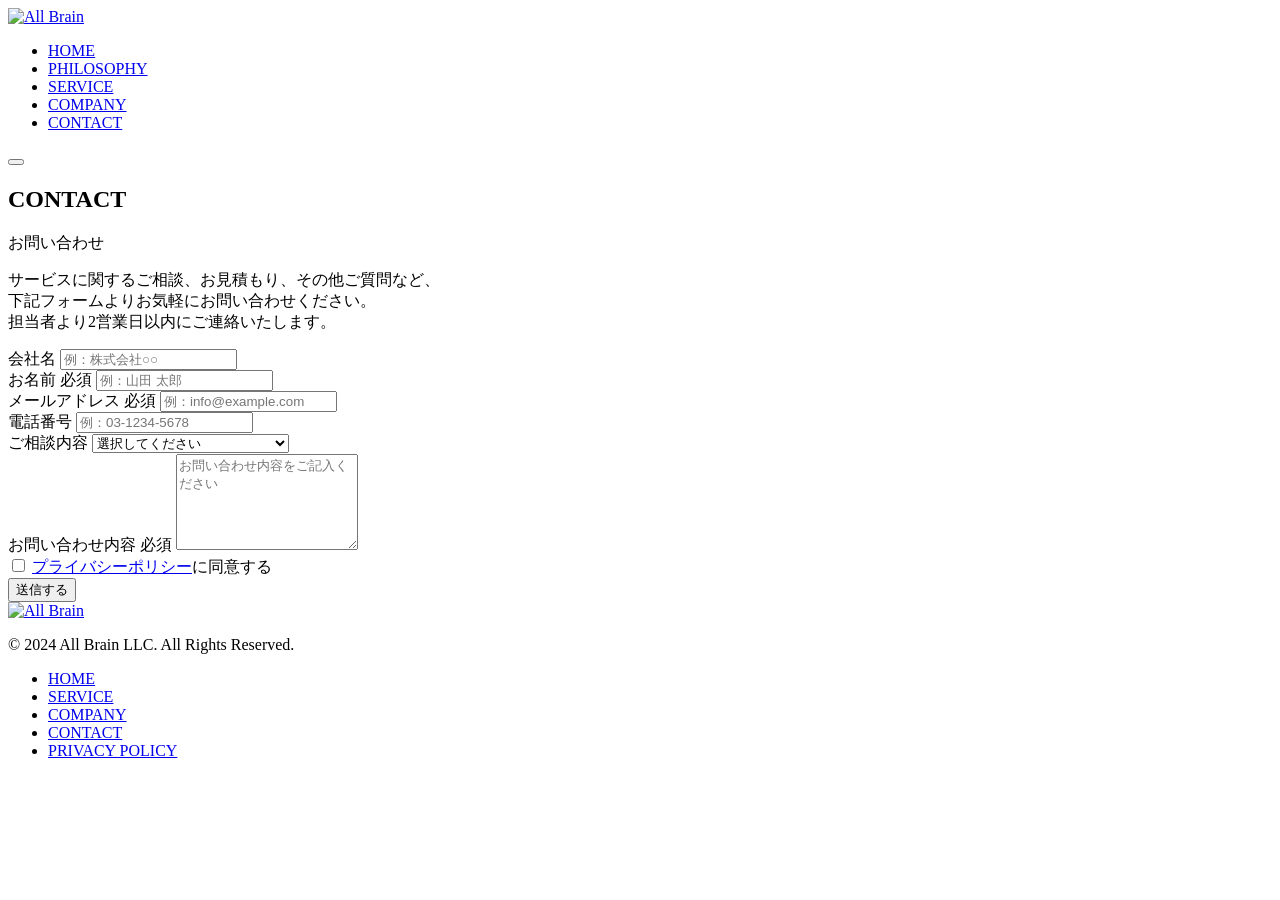
==== contact.html @ 62fac7eb "Create contact.html" ====
<!DOCTYPE html>
<html lang="ja">
<head>
  <meta charset="UTF-8">
  <meta name="viewport" content="width=device-width, initial-scale=1.0">
  <title>CONTACT｜All Brain</title>
  <meta name="description" content="All Brainへのお問い合わせはこちらから。">
  <link rel="icon" href="img/logo-square.png" type="image/png">
  <link rel="apple-touch-icon" href="img/logo-square.png">
  <link rel="preconnect" href="https://fonts.googleapis.com">
  <link rel="preconnect" href="https://fonts.gstatic.com" crossorigin>
  <link href="https://fonts.googleapis.com/css2?family=Inter:wght@300;400;500;600;700;800;900&family=Noto+Sans+JP:wght@300;400;500;600;700&display=swap" rel="stylesheet">
  <link rel="stylesheet" href="css/style.css">
</head>
<body>

  <!-- HEADER -->
  <header class="header header--solid" id="header">
    <div class="header__inner">
      <a href="index.html" class="header__logo">
        <img src="img/logo-horizontal.png" alt="All Brain" class="header__logo-img">
      </a>
      <nav class="header__nav" id="nav">
        <ul class="header__nav-list">
          <li><a href="index.html">HOME</a></li>
          <li><a href="index.html#philosophy">PHILOSOPHY</a></li>
          <li><a href="index.html#service">SERVICE</a></li>
          <li><a href="index.html#company">COMPANY</a></li>
          <li><a href="contact.html" class="btn btn--header">CONTACT</a></li>
        </ul>
      </nav>
      <button class="hamburger" id="hamburger" aria-label="メニューを開く">
        <span></span><span></span><span></span>
      </button>
    </div>
  </header>

  <!-- PAGE HERO -->
  <section class="page-hero">
    <div class="container">
      <h1 class="page-hero__title">CONTACT</h1>
      <p class="page-hero__desc">お問い合わせ</p>
    </div>
  </section>

  <!-- CONTACT FORM -->
  <section class="section section--contact">
    <div class="container container--narrow">
      <p class="contact__lead animate-on-scroll">
        サービスに関するご相談、お見積もり、その他ご質問など、<br>
        下記フォームよりお気軽にお問い合わせください。<br>
        担当者より2営業日以内にご連絡いたします。
      </p>
      <form class="contact-form animate-on-scroll" action="#" method="POST">
        <div class="form-group">
          <label for="company">会社名</label>
          <input type="text" id="company" name="company" placeholder="例：株式会社○○">
        </div>
        <div class="form-group">
          <label for="name">お名前 <span class="required">必須</span></label>
          <input type="text" id="name" name="name" required placeholder="例：山田 太郎">
        </div>
        <div class="form-group">
          <label for="email">メールアドレス <span class="required">必須</span></label>
          <input type="email" id="email" name="email" required placeholder="例：info@example.com">
        </div>
        <div class="form-group">
          <label for="phone">電話番号</label>
          <input type="tel" id="phone" name="phone" placeholder="例：03-1234-5678">
        </div>
        <div class="form-group">
          <label for="subject">ご相談内容</label>
          <select id="subject" name="subject">
            <option value="">選択してください</option>
            <option value="web">WEBマーケティングについて</option>
            <option value="dx">DXコンサルティングについて</option>
            <option value="report">World Reportについて</option>
            <option value="other">その他</option>
          </select>
        </div>
        <div class="form-group">
          <label for="message">お問い合わせ内容 <span class="required">必須</span></label>
          <textarea id="message" name="message" rows="6" required placeholder="お問い合わせ内容をご記入ください"></textarea>
        </div>
        <div class="form-group form-group--checkbox">
          <label>
            <input type="checkbox" required>
            <a href="privacy.html" target="_blank">プライバシーポリシー</a>に同意する
          </label>
        </div>
        <div class="form-group form-group--submit">
          <button type="submit" class="btn btn--primary btn--large">送信する</button>
        </div>
      </form>
    </div>
  </section>

  <!-- FOOTER -->
  <footer class="footer">
    <div class="container">
      <div class="footer__inner">
        <div class="footer__brand">
          <a href="index.html" class="footer__logo">
            <img src="img/logo-horizontal.png" alt="All Brain" class="footer__logo-img">
          </a>
          <p class="footer__copy">&copy; 2024 All Brain LLC. All Rights Reserved.</p>
        </div>
        <nav class="footer__nav">
          <ul>
            <li><a href="index.html">HOME</a></li>
            <li><a href="index.html#service">SERVICE</a></li>
            <li><a href="index.html#company">COMPANY</a></li>
            <li><a href="contact.html">CONTACT</a></li>
            <li><a href="privacy.html">PRIVACY POLICY</a></li>
          </ul>
        </nav>
      </div>
    </div>
  </footer>

  <script src="js/main.js"></script>
</body>
</html>
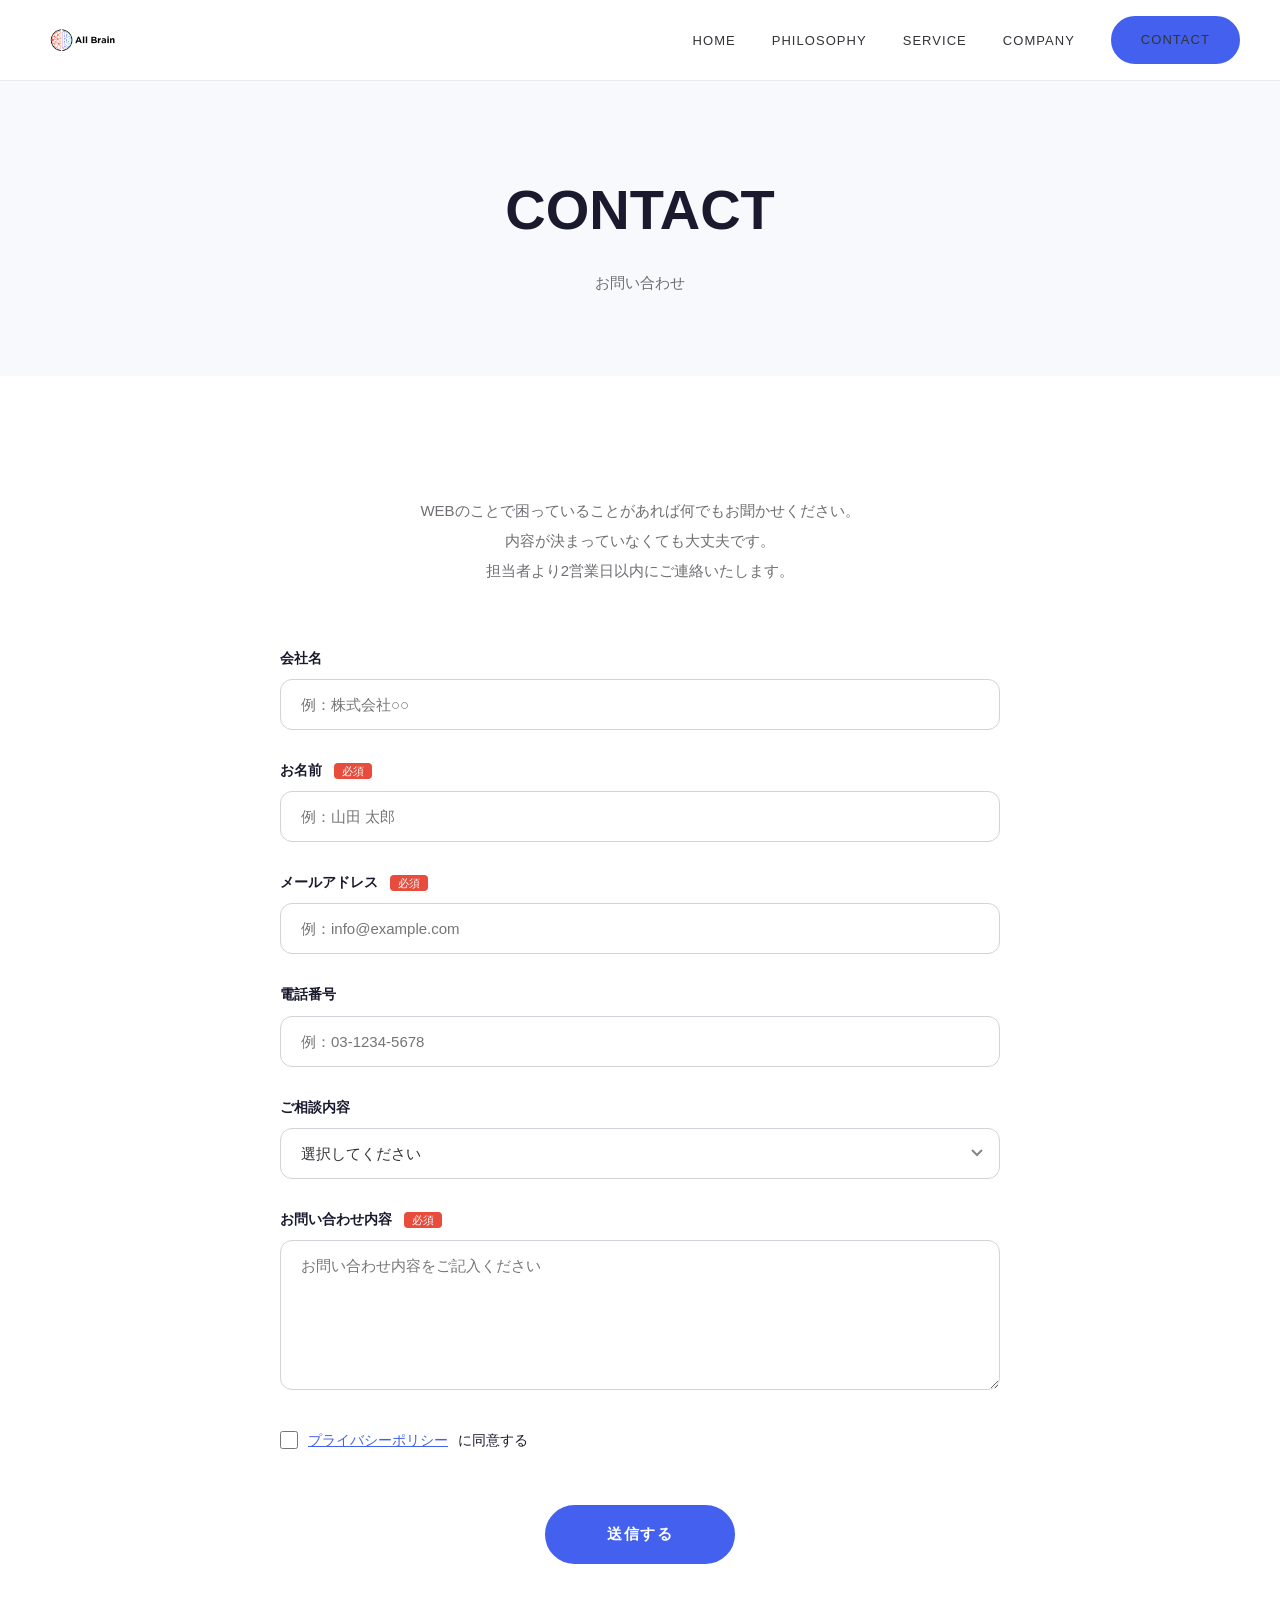
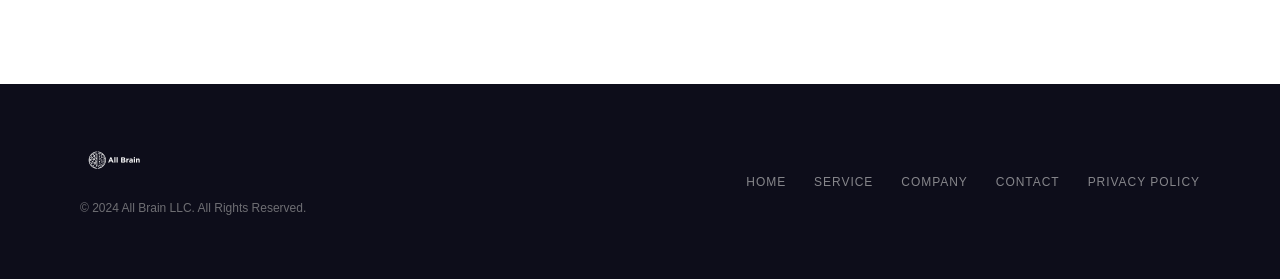
==== commit 122b1f03: "Update contact.html" ====
--- a/contact.html
+++ b/contact.html
@@ -4,7 +4,7 @@
   <meta charset="UTF-8">
   <meta name="viewport" content="width=device-width, initial-scale=1.0">
   <title>CONTACT｜All Brain</title>
-  <meta name="description" content="All Brainへのお問い合わせはこちらから。">
+  <meta name="description" content="All Brainへのお問い合わせはこちらから。WEBのことで困っていることがあれば何でもお聞かせください。">
   <link rel="icon" href="img/logo-square.png" type="image/png">
   <link rel="apple-touch-icon" href="img/logo-square.png">
   <link rel="preconnect" href="https://fonts.googleapis.com">
@@ -47,8 +47,8 @@
   <section class="section section--contact">
     <div class="container container--narrow">
       <p class="contact__lead animate-on-scroll">
-        サービスに関するご相談、お見積もり、その他ご質問など、<br>
-        下記フォームよりお気軽にお問い合わせください。<br>
+        WEBのことで困っていることがあれば何でもお聞かせください。<br>
+        内容が決まっていなくても大丈夫です。<br>
         担当者より2営業日以内にご連絡いたします。
       </p>
       <form class="contact-form animate-on-scroll" action="#" method="POST">
--- a/css/style.css
+++ b/css/style.css
@@ -0,0 +1,1106 @@
+/* ============================================
+   All Brain Corporate Site - Style Sheet
+   ============================================ */
+
+/* ---------- RESET & BASE ---------- */
+*,
+*::before,
+*::after {
+  margin: 0;
+  padding: 0;
+  box-sizing: border-box;
+}
+
+:root {
+  /* Brand colors from logo */
+  --color-primary: #1a1a2e;
+  --color-accent: #4361ee;
+  --color-accent-light: #7b8fff;
+  --color-accent-dark: #2d3fcf;
+  --color-orange: #e8614d;
+  --color-purple: #7c5cbf;
+  --color-cyan: #5bc0de;
+  --color-white: #ffffff;
+  --color-off-white: #f8f9fc;
+  --color-gray-50: #f5f5f7;
+  --color-gray-100: #e8e8ed;
+  --color-gray-200: #d2d2d9;
+  --color-gray-400: #86868b;
+  --color-gray-600: #6e6e73;
+  --color-gray-800: #333338;
+  --color-dark: #0d0d1a;
+  --font-en: 'Inter', sans-serif;
+  --font-jp: 'Noto Sans JP', sans-serif;
+  --header-height: 80px;
+  --transition: 0.3s cubic-bezier(0.25, 0.46, 0.45, 0.94);
+}
+
+html {
+  scroll-behavior: smooth;
+  scroll-padding-top: var(--header-height);
+}
+
+body {
+  font-family: var(--font-jp);
+  color: var(--color-gray-800);
+  background: var(--color-white);
+  line-height: 1.8;
+  overflow-x: hidden;
+  -webkit-font-smoothing: antialiased;
+}
+
+a {
+  color: inherit;
+  text-decoration: none;
+  transition: var(--transition);
+}
+
+img {
+  max-width: 100%;
+  height: auto;
+  display: block;
+}
+
+ul {
+  list-style: none;
+}
+
+/* ---------- UTILITY ---------- */
+.container {
+  max-width: 1200px;
+  margin: 0 auto;
+  padding: 0 40px;
+}
+
+.container--narrow {
+  max-width: 800px;
+}
+
+.sp-only {
+  display: none;
+}
+
+/* ---------- BUTTONS ---------- */
+.btn {
+  display: inline-block;
+  font-family: var(--font-en);
+  font-weight: 600;
+  font-size: 14px;
+  letter-spacing: 0.1em;
+  padding: 14px 40px;
+  border-radius: 60px;
+  border: 2px solid transparent;
+  cursor: pointer;
+  transition: var(--transition);
+  text-align: center;
+}
+
+.btn--primary {
+  background: var(--color-accent);
+  color: var(--color-white);
+  border-color: var(--color-accent);
+}
+
+.btn--primary:hover {
+  background: var(--color-accent-dark);
+  border-color: var(--color-accent-dark);
+  transform: translateY(-2px);
+  box-shadow: 0 8px 30px rgba(67, 97, 238, 0.3);
+}
+
+.btn--white {
+  background: var(--color-white);
+  color: var(--color-primary);
+  border-color: var(--color-white);
+}
+
+.btn--white:hover {
+  background: transparent;
+  color: var(--color-white);
+  transform: translateY(-2px);
+}
+
+.btn--header {
+  padding: 10px 28px;
+  background: var(--color-accent);
+  color: var(--color-white);
+  border-color: var(--color-accent);
+  font-size: 13px;
+}
+
+.btn--header:hover {
+  background: var(--color-accent-dark);
+  border-color: var(--color-accent-dark);
+}
+
+.btn--large {
+  padding: 18px 60px;
+  font-size: 15px;
+}
+
+/* ---------- HEADER ---------- */
+.header {
+  position: fixed;
+  top: 0;
+  left: 0;
+  width: 100%;
+  height: var(--header-height);
+  z-index: 1000;
+  transition: var(--transition);
+}
+
+.header--scrolled,
+.header--solid {
+  background: rgba(255, 255, 255, 0.96);
+  backdrop-filter: blur(20px);
+  -webkit-backdrop-filter: blur(20px);
+  box-shadow: 0 1px 0 rgba(0, 0, 0, 0.06);
+}
+
+.header__inner {
+  max-width: 1400px;
+  margin: 0 auto;
+  padding: 0 40px;
+  height: 100%;
+  display: flex;
+  align-items: center;
+  justify-content: space-between;
+}
+
+/* Logo image */
+.header__logo {
+  z-index: 1001;
+  display: flex;
+  align-items: center;
+}
+
+.header__logo-img {
+  height: 40px;
+  width: auto;
+}
+
+/* Nav */
+.header__nav-list {
+  display: flex;
+  align-items: center;
+  gap: 36px;
+}
+
+.header__nav-list a {
+  font-family: var(--font-en);
+  font-weight: 500;
+  font-size: 13px;
+  letter-spacing: 0.08em;
+  color: var(--color-gray-800);
+  position: relative;
+}
+
+.header__nav-list a:not(.btn)::after {
+  content: '';
+  position: absolute;
+  bottom: -4px;
+  left: 0;
+  width: 0;
+  height: 2px;
+  background: var(--color-accent);
+  transition: var(--transition);
+}
+
+.header__nav-list a:not(.btn):hover::after {
+  width: 100%;
+}
+
+/* Hamburger */
+.hamburger {
+  display: none;
+  flex-direction: column;
+  gap: 6px;
+  background: none;
+  border: none;
+  cursor: pointer;
+  z-index: 1001;
+  padding: 4px;
+}
+
+.hamburger span {
+  display: block;
+  width: 24px;
+  height: 2px;
+  background: var(--color-primary);
+  transition: var(--transition);
+}
+
+.hamburger.active span:nth-child(1) {
+  transform: rotate(45deg) translate(5px, 6px);
+}
+
+.hamburger.active span:nth-child(2) {
+  opacity: 0;
+}
+
+.hamburger.active span:nth-child(3) {
+  transform: rotate(-45deg) translate(5px, -6px);
+}
+
+/* ---------- HERO ---------- */
+.hero {
+  position: relative;
+  height: 100vh;
+  min-height: 700px;
+  display: flex;
+  align-items: center;
+  justify-content: center;
+  overflow: hidden;
+}
+
+.hero__bg {
+  position: absolute;
+  inset: 0;
+  background:
+    radial-gradient(ellipse at 20% 50%, rgba(232, 97, 77, 0.08) 0%, transparent 50%),
+    radial-gradient(ellipse at 80% 20%, rgba(91, 192, 222, 0.08) 0%, transparent 50%),
+    radial-gradient(ellipse at 50% 80%, rgba(124, 92, 191, 0.06) 0%, transparent 50%),
+    radial-gradient(ellipse at 60% 40%, rgba(67, 97, 238, 0.1) 0%, transparent 60%),
+    linear-gradient(135deg, #f8f9fc 0%, #eef0ff 50%, #f8f9fc 100%);
+  z-index: 0;
+}
+
+/* Floating particles */
+.hero__particles {
+  position: absolute;
+  inset: 0;
+  overflow: hidden;
+}
+
+.particle {
+  position: absolute;
+  border-radius: 50%;
+  opacity: 0;
+  animation: particleFloat linear infinite;
+}
+
+@keyframes particleFloat {
+  0% {
+    opacity: 0;
+    transform: translateY(100vh) scale(0);
+  }
+  10% {
+    opacity: 0.6;
+  }
+  90% {
+    opacity: 0.6;
+  }
+  100% {
+    opacity: 0;
+    transform: translateY(-20vh) scale(1);
+  }
+}
+
+.hero__content {
+  position: relative;
+  z-index: 1;
+  text-align: center;
+  padding: 0 40px;
+}
+
+.hero__logo-mark {
+  margin-bottom: 32px;
+}
+
+.hero__logo-img {
+  width: 100px;
+  height: 100px;
+  margin: 0 auto;
+  filter: drop-shadow(0 10px 40px rgba(67, 97, 238, 0.15));
+}
+
+.hero__sub {
+  font-family: var(--font-en);
+  font-weight: 400;
+  font-size: 16px;
+  letter-spacing: 0.3em;
+  color: var(--color-accent);
+  margin-bottom: 24px;
+}
+
+.hero__title {
+  font-family: var(--font-en);
+  font-weight: 900;
+  font-size: clamp(48px, 8vw, 96px);
+  line-height: 1.1;
+  color: var(--color-primary);
+  margin-bottom: 24px;
+  letter-spacing: -0.02em;
+}
+
+.hero__desc {
+  font-size: 16px;
+  color: var(--color-gray-600);
+  margin-bottom: 48px;
+  line-height: 2;
+}
+
+.hero__scroll {
+  position: absolute;
+  bottom: 40px;
+  left: 50%;
+  transform: translateX(-50%);
+  display: flex;
+  flex-direction: column;
+  align-items: center;
+  gap: 8px;
+  z-index: 1;
+}
+
+.hero__scroll span {
+  font-family: var(--font-en);
+  font-size: 10px;
+  letter-spacing: 0.2em;
+  color: var(--color-gray-400);
+}
+
+.hero__scroll-line {
+  width: 1px;
+  height: 40px;
+  background: var(--color-gray-200);
+  position: relative;
+  overflow: hidden;
+}
+
+.hero__scroll-line::after {
+  content: '';
+  position: absolute;
+  top: -100%;
+  left: 0;
+  width: 100%;
+  height: 100%;
+  background: var(--color-accent);
+  animation: scroll-line 2s ease-in-out infinite;
+}
+
+@keyframes scroll-line {
+  0% { top: -100%; }
+  100% { top: 100%; }
+}
+
+/* ---------- SECTIONS ---------- */
+.section {
+  padding: 120px 0;
+}
+
+.section--philosophy {
+  background: var(--color-white);
+}
+
+.section--service {
+  background: var(--color-off-white);
+}
+
+.section--company {
+  background: var(--color-white);
+}
+
+.section__header {
+  margin-bottom: 16px;
+}
+
+.section__label {
+  font-family: var(--font-en);
+  font-weight: 700;
+  font-size: 14px;
+  letter-spacing: 0.15em;
+  color: var(--color-accent);
+  margin-bottom: 8px;
+}
+
+.section__title {
+  font-family: var(--font-en);
+  font-weight: 800;
+  font-size: clamp(36px, 5vw, 56px);
+  color: var(--color-primary);
+  letter-spacing: -0.01em;
+}
+
+.section__subtitle {
+  font-size: 15px;
+  color: var(--color-gray-600);
+  margin-top: 16px;
+}
+
+/* ---------- PHILOSOPHY ---------- */
+.philosophy__content {
+  display: grid;
+  grid-template-columns: 1fr 1fr;
+  gap: 80px;
+  align-items: center;
+  margin-top: 60px;
+}
+
+.philosophy__heading {
+  font-size: clamp(24px, 3vw, 36px);
+  font-weight: 700;
+  line-height: 1.6;
+  color: var(--color-primary);
+  margin-bottom: 32px;
+}
+
+.philosophy__desc {
+  font-size: 15px;
+  line-height: 2.2;
+  color: var(--color-gray-600);
+  margin-bottom: 16px;
+}
+
+.philosophy__desc:last-child {
+  margin-bottom: 0;
+}
+
+.philosophy__visual {
+  position: relative;
+}
+
+.philosophy__image-wrapper {
+  width: 100%;
+  padding-top: 100%;
+  position: relative;
+  border-radius: 24px;
+  overflow: hidden;
+}
+
+.philosophy__gradient-bg {
+  position: absolute;
+  inset: 0;
+  background:
+    linear-gradient(135deg,
+      var(--color-orange) 0%,
+      var(--color-purple) 50%,
+      var(--color-cyan) 100%
+    );
+  display: flex;
+  align-items: center;
+  justify-content: center;
+}
+
+.philosophy__logo-watermark {
+  position: absolute;
+  top: 50%;
+  left: 50%;
+  transform: translate(-50%, -50%);
+  width: 55%;
+  height: 55%;
+  object-fit: contain;
+  opacity: 0.25;
+  filter: brightness(10);
+}
+
+.philosophy__gradient-bg::before {
+  content: '';
+  position: absolute;
+  top: 50%;
+  left: 50%;
+  transform: translate(-50%, -50%);
+  width: 60%;
+  height: 60%;
+  background: radial-gradient(circle, rgba(255,255,255,0.15), transparent);
+  border-radius: 50%;
+  animation: pulse 4s ease-in-out infinite;
+}
+
+@keyframes pulse {
+  0%, 100% { transform: translate(-50%, -50%) scale(1); opacity: 0.5; }
+  50% { transform: translate(-50%, -50%) scale(1.15); opacity: 0.8; }
+}
+
+/* ---------- SERVICE GRID ---------- */
+.service-grid {
+  display: grid;
+  grid-template-columns: repeat(2, 1fr);
+  gap: 32px;
+  margin-top: 60px;
+}
+
+.service-card {
+  background: var(--color-white);
+  border-radius: 20px;
+  padding: 48px 40px;
+  position: relative;
+  overflow: hidden;
+  transition: var(--transition);
+  border: 1px solid var(--color-gray-100);
+}
+
+.service-card:hover {
+  transform: translateY(-6px);
+  box-shadow: 0 24px 64px rgba(0, 0, 0, 0.08);
+  border-color: transparent;
+}
+
+.service-card__number {
+  font-family: var(--font-en);
+  font-weight: 800;
+  font-size: 72px;
+  color: var(--color-gray-50);
+  position: absolute;
+  top: 16px;
+  right: 24px;
+  line-height: 1;
+  user-select: none;
+}
+
+.service-card__icon {
+  width: 56px;
+  height: 56px;
+  color: var(--color-accent);
+  margin-bottom: 28px;
+}
+
+.service-card__icon svg {
+  width: 100%;
+  height: 100%;
+}
+
+.service-card__title {
+  font-family: var(--font-en);
+  font-weight: 700;
+  font-size: 22px;
+  color: var(--color-primary);
+  margin-bottom: 16px;
+  letter-spacing: 0.02em;
+}
+
+.service-card__desc {
+  font-size: 14px;
+  line-height: 2;
+  color: var(--color-gray-600);
+  margin-bottom: 24px;
+}
+
+.service-card__tags {
+  display: flex;
+  flex-wrap: wrap;
+  gap: 8px;
+}
+
+.service-card__tags li {
+  font-size: 12px;
+  font-weight: 500;
+  color: var(--color-accent);
+  background: rgba(67, 97, 238, 0.06);
+  padding: 6px 16px;
+  border-radius: 30px;
+}
+
+/* Hover - colored border accent */
+.service-card:nth-child(1):hover { border-left: 3px solid var(--color-orange); }
+.service-card:nth-child(2):hover { border-left: 3px solid var(--color-accent); }
+.service-card:nth-child(3):hover { border-left: 3px solid var(--color-cyan); }
+
+/* Coming Soon variant */
+.service-card--coming {
+  border: 2px dashed var(--color-gray-200);
+  background: rgba(248, 249, 252, 0.5);
+}
+
+.service-card--coming:hover {
+  border: 2px dashed var(--color-accent-light);
+  box-shadow: none;
+  transform: translateY(-4px);
+}
+
+.service-card--coming .service-card__icon {
+  color: var(--color-gray-400);
+}
+
+.service-card--coming .service-card__title {
+  color: var(--color-gray-400);
+}
+
+.service-card--coming .service-card__desc {
+  color: var(--color-gray-400);
+}
+
+.service-card--coming .service-card__tags li {
+  color: var(--color-gray-400);
+  background: rgba(0, 0, 0, 0.03);
+}
+
+/* ---------- COMPANY TABLE ---------- */
+.company-table {
+  margin-top: 60px;
+  max-width: 800px;
+}
+
+.company-table table {
+  width: 100%;
+  border-collapse: collapse;
+}
+
+.company-table tr {
+  border-bottom: 1px solid var(--color-gray-100);
+}
+
+.company-table th,
+.company-table td {
+  padding: 24px 0;
+  font-size: 15px;
+  text-align: left;
+  vertical-align: top;
+}
+
+.company-table th {
+  width: 160px;
+  font-weight: 600;
+  color: var(--color-primary);
+  padding-right: 24px;
+}
+
+.company-table td {
+  color: var(--color-gray-600);
+}
+
+/* ---------- CTA ---------- */
+.cta {
+  background:
+    linear-gradient(135deg, var(--color-primary) 0%, #2a2a4a 50%, #1a1a3e 100%);
+  padding: 100px 0;
+  position: relative;
+  overflow: hidden;
+}
+
+.cta::before {
+  content: '';
+  position: absolute;
+  top: -50%;
+  right: -20%;
+  width: 60%;
+  height: 200%;
+  background: radial-gradient(circle, rgba(67, 97, 238, 0.15), transparent 60%);
+  pointer-events: none;
+}
+
+.cta__content {
+  text-align: center;
+  position: relative;
+}
+
+.cta__title {
+  font-family: var(--font-en);
+  font-weight: 800;
+  font-size: clamp(32px, 4vw, 48px);
+  color: var(--color-white);
+  margin-bottom: 20px;
+}
+
+.cta__desc {
+  font-size: 15px;
+  color: rgba(255, 255, 255, 0.7);
+  margin-bottom: 40px;
+  line-height: 2;
+}
+
+/* ---------- FOOTER ---------- */
+.footer {
+  background: var(--color-dark);
+  padding: 60px 0;
+}
+
+.footer__inner {
+  display: flex;
+  justify-content: space-between;
+  align-items: center;
+}
+
+.footer__logo {
+  display: inline-block;
+}
+
+.footer__logo-img {
+  height: 32px;
+  width: auto;
+  filter: brightness(0) invert(1);
+}
+
+.footer__copy {
+  font-size: 12px;
+  color: var(--color-gray-600);
+  margin-top: 12px;
+}
+
+.footer__nav ul {
+  display: flex;
+  gap: 28px;
+}
+
+.footer__nav a {
+  font-family: var(--font-en);
+  font-size: 12px;
+  letter-spacing: 0.08em;
+  color: var(--color-gray-400);
+}
+
+.footer__nav a:hover {
+  color: var(--color-white);
+}
+
+/* ---------- PAGE HERO ---------- */
+.page-hero {
+  padding: 160px 0 80px;
+  background: var(--color-off-white);
+  text-align: center;
+}
+
+.page-hero__title {
+  font-family: var(--font-en);
+  font-weight: 800;
+  font-size: clamp(36px, 5vw, 56px);
+  color: var(--color-primary);
+  margin-bottom: 8px;
+}
+
+.page-hero__desc {
+  font-size: 15px;
+  color: var(--color-gray-600);
+}
+
+/* ---------- CONTACT FORM ---------- */
+.section--contact {
+  padding-bottom: 120px;
+}
+
+.contact__lead {
+  text-align: center;
+  font-size: 15px;
+  color: var(--color-gray-600);
+  margin-bottom: 60px;
+  line-height: 2;
+}
+
+.contact-form {
+  display: flex;
+  flex-direction: column;
+  gap: 28px;
+}
+
+.form-group label {
+  display: block;
+  font-size: 14px;
+  font-weight: 600;
+  color: var(--color-primary);
+  margin-bottom: 8px;
+}
+
+.required {
+  font-size: 11px;
+  color: var(--color-white);
+  background: #e74c3c;
+  padding: 2px 8px;
+  border-radius: 4px;
+  margin-left: 8px;
+  font-weight: 500;
+}
+
+.form-group input[type="text"],
+.form-group input[type="email"],
+.form-group input[type="tel"],
+.form-group select,
+.form-group textarea {
+  width: 100%;
+  padding: 16px 20px;
+  border: 1px solid var(--color-gray-200);
+  border-radius: 12px;
+  font-size: 15px;
+  font-family: var(--font-jp);
+  color: var(--color-gray-800);
+  background: var(--color-white);
+  transition: var(--transition);
+  outline: none;
+  appearance: none;
+  -webkit-appearance: none;
+}
+
+.form-group select {
+  background-image: url("data:image/svg+xml,%3Csvg xmlns='http://www.w3.org/2000/svg' width='12' height='8' viewBox='0 0 12 8'%3E%3Cpath d='M1 1l5 5 5-5' stroke='%2386868b' stroke-width='2' fill='none'/%3E%3C/svg%3E");
+  background-repeat: no-repeat;
+  background-position: right 16px center;
+  padding-right: 40px;
+}
+
+.form-group input:focus,
+.form-group select:focus,
+.form-group textarea:focus {
+  border-color: var(--color-accent);
+  box-shadow: 0 0 0 4px rgba(67, 97, 238, 0.08);
+}
+
+.form-group textarea {
+  resize: vertical;
+  min-height: 150px;
+}
+
+.form-group--checkbox label {
+  display: flex;
+  align-items: center;
+  gap: 10px;
+  font-weight: 400;
+  cursor: pointer;
+}
+
+.form-group--checkbox input[type="checkbox"] {
+  width: 18px;
+  height: 18px;
+  accent-color: var(--color-accent);
+  flex-shrink: 0;
+}
+
+.form-group--checkbox a {
+  color: var(--color-accent);
+  text-decoration: underline;
+}
+
+.form-group--submit {
+  text-align: center;
+  margin-top: 16px;
+}
+
+/* ---------- PRIVACY ---------- */
+.section--privacy {
+  padding-bottom: 120px;
+}
+
+.privacy-content h3 {
+  font-size: 18px;
+  font-weight: 600;
+  color: var(--color-primary);
+  margin: 40px 0 12px;
+}
+
+.privacy-content p {
+  font-size: 15px;
+  line-height: 2;
+  color: var(--color-gray-600);
+}
+
+.privacy-content a {
+  color: var(--color-accent);
+  text-decoration: underline;
+}
+
+.privacy-date {
+  margin-top: 60px;
+  font-weight: 600;
+  color: var(--color-primary) !important;
+}
+
+/* ---------- ANIMATIONS ---------- */
+.animate-fade-up {
+  opacity: 0;
+  transform: translateY(30px);
+  animation: fadeUp 0.8s ease forwards;
+}
+
+.delay-1 { animation-delay: 0.15s; }
+.delay-2 { animation-delay: 0.3s; }
+.delay-3 { animation-delay: 0.45s; }
+.delay-4 { animation-delay: 0.6s; }
+
+@keyframes fadeUp {
+  to {
+    opacity: 1;
+    transform: translateY(0);
+  }
+}
+
+.animate-on-scroll {
+  opacity: 0;
+  transform: translateY(40px);
+  transition: opacity 0.7s ease, transform 0.7s ease;
+}
+
+.animate-on-scroll.visible {
+  opacity: 1;
+  transform: translateY(0);
+}
+
+/* ---------- RESPONSIVE ---------- */
+@media (max-width: 1024px) {
+  .service-grid {
+    gap: 24px;
+  }
+
+  .philosophy__content {
+    gap: 48px;
+  }
+}
+
+@media (max-width: 768px) {
+  :root {
+    --header-height: 64px;
+  }
+
+  .container {
+    padding: 0 20px;
+  }
+
+  .sp-only {
+    display: inline;
+  }
+
+  /* Header Mobile */
+  .hamburger {
+    display: flex;
+  }
+
+  .header__logo-img {
+    height: 32px;
+  }
+
+  .header__nav {
+    position: fixed;
+    top: 0;
+    right: -100%;
+    width: 100%;
+    height: 100vh;
+    height: 100dvh;
+    background: rgba(255, 255, 255, 0.98);
+    backdrop-filter: blur(20px);
+    display: flex;
+    align-items: center;
+    justify-content: center;
+    transition: right 0.4s ease;
+    z-index: 1000;
+  }
+
+  .header__nav.open {
+    right: 0;
+  }
+
+  .header__nav-list {
+    flex-direction: column;
+    gap: 32px;
+  }
+
+  .header__nav-list a {
+    font-size: 18px;
+  }
+
+  /* Hero Mobile */
+  .hero {
+    min-height: 600px;
+  }
+
+  .hero__logo-img {
+    width: 72px;
+    height: 72px;
+  }
+
+  .hero__desc {
+    font-size: 14px;
+  }
+
+  /* Sections */
+  .section {
+    padding: 80px 0;
+  }
+
+  .philosophy__content {
+    grid-template-columns: 1fr;
+    gap: 40px;
+  }
+
+  .philosophy__visual {
+    order: -1;
+  }
+
+  .philosophy__image-wrapper {
+    padding-top: 60%;
+  }
+
+  .service-grid {
+    grid-template-columns: 1fr;
+  }
+
+  .service-card {
+    padding: 36px 28px;
+  }
+
+  .service-card__number {
+    font-size: 52px;
+  }
+
+  .company-table th {
+    width: 110px;
+    font-size: 14px;
+  }
+
+  .company-table td {
+    font-size: 14px;
+  }
+
+  /* Footer */
+  .footer__inner {
+    flex-direction: column;
+    text-align: center;
+    gap: 32px;
+  }
+
+  .footer__nav ul {
+    flex-wrap: wrap;
+    justify-content: center;
+    gap: 16px;
+  }
+
+  /* CTA */
+  .cta {
+    padding: 80px 0;
+  }
+
+  /* Page Hero */
+  .page-hero {
+    padding: 120px 0 60px;
+  }
+
+  /* Contact */
+  .contact__lead {
+    font-size: 14px;
+  }
+
+  .contact__lead br {
+    display: none;
+  }
+
+  .section--contact,
+  .section--privacy {
+    padding-bottom: 80px;
+  }
+}
+
+@media (max-width: 480px) {
+  .hero__title {
+    font-size: 40px;
+  }
+
+  .section__title {
+    font-size: 32px;
+  }
+
+  .btn--large {
+    padding: 16px 40px;
+    font-size: 14px;
+  }
+
+  .service-card {
+    padding: 32px 24px;
+  }
+
+  .company-table th {
+    display: block;
+    width: 100%;
+    padding-bottom: 4px;
+  }
+
+  .company-table td {
+    display: block;
+    padding-top: 0;
+    padding-bottom: 20px;
+  }
+}
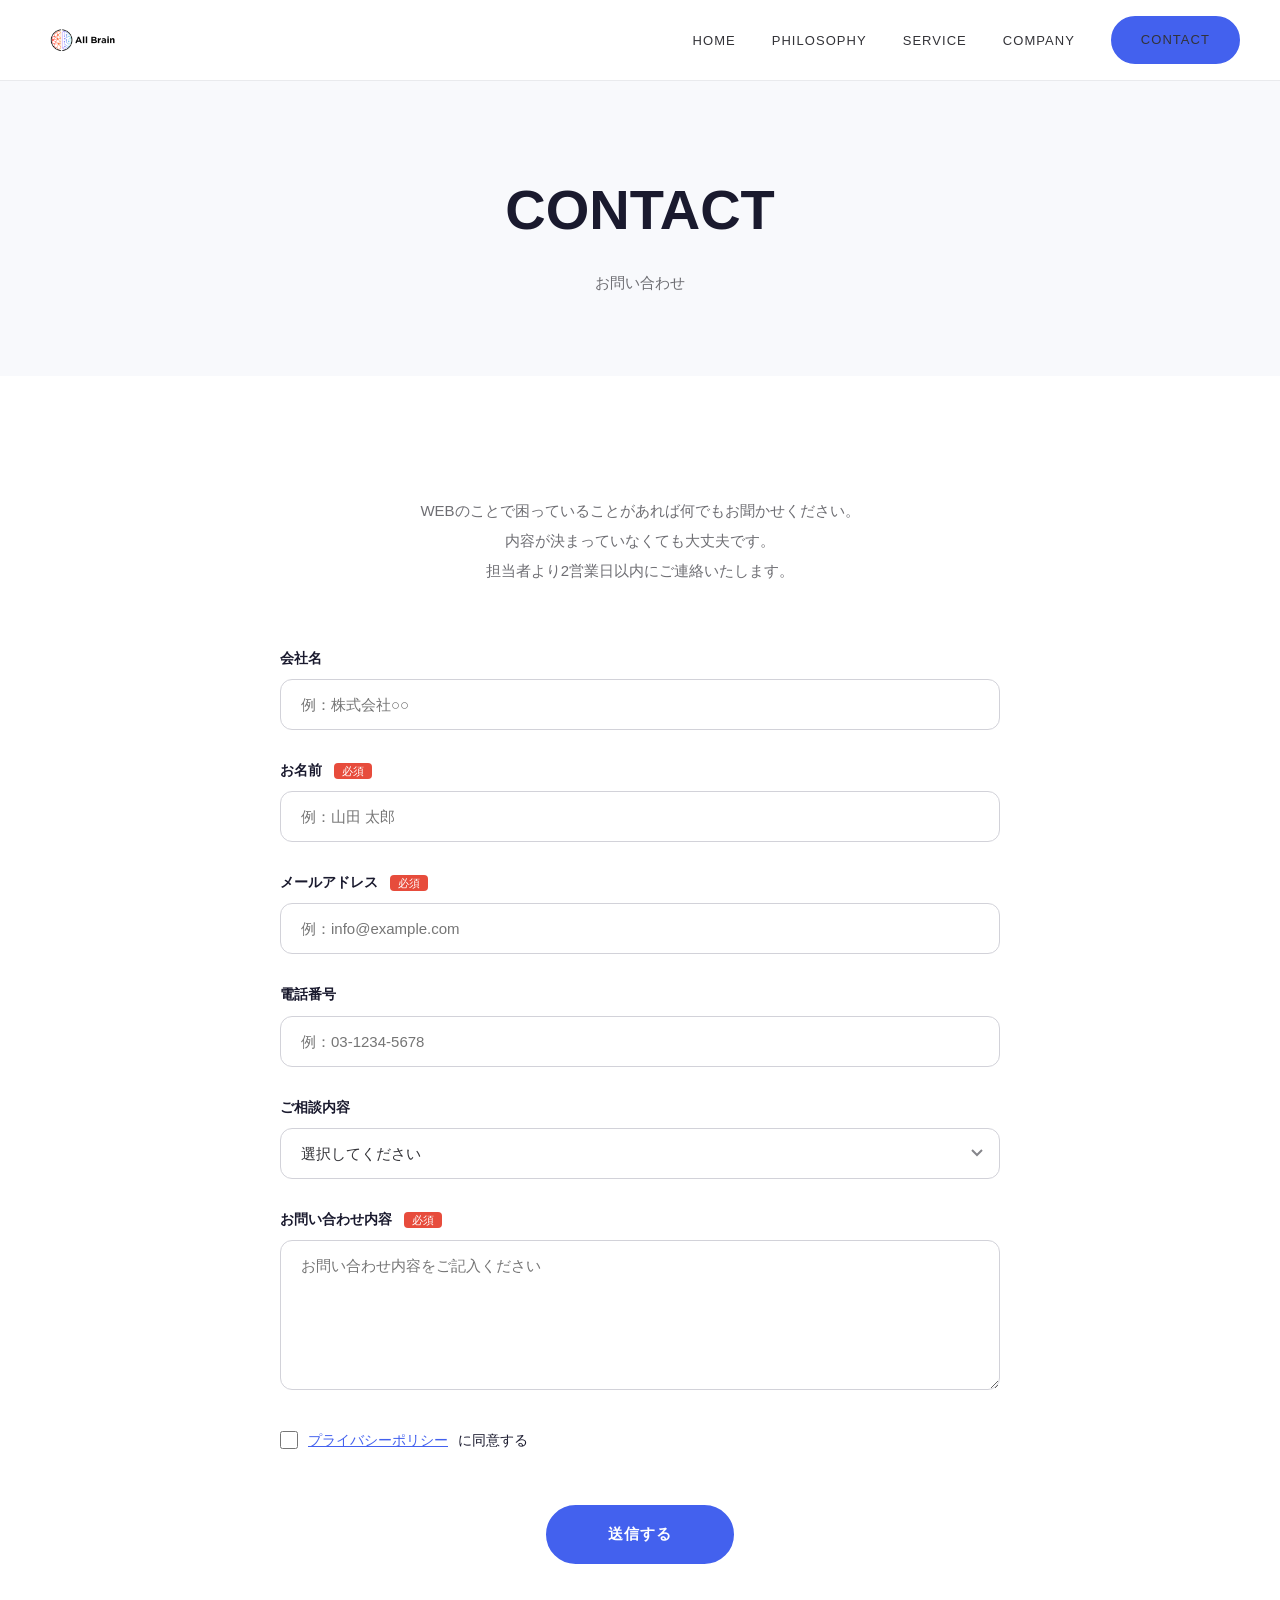
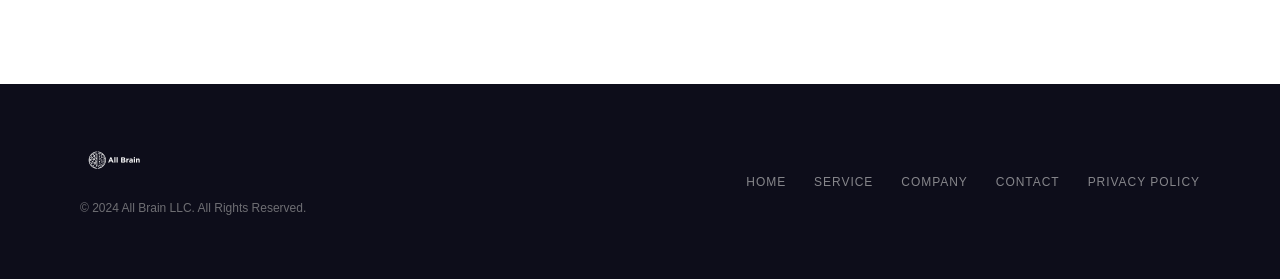
==== commit 96eff478: "Update contact.html" ====
--- a/contact.html
+++ b/contact.html
@@ -14,7 +14,6 @@
 </head>
 <body>
 
-  <!-- HEADER -->
   <header class="header header--solid" id="header">
     <div class="header__inner">
       <a href="index.html" class="header__logo">
@@ -35,7 +34,6 @@
     </div>
   </header>
 
-  <!-- PAGE HERO -->
   <section class="page-hero">
     <div class="container">
       <h1 class="page-hero__title">CONTACT</h1>
@@ -43,7 +41,6 @@
     </div>
   </section>
 
-  <!-- CONTACT FORM -->
   <section class="section section--contact">
     <div class="container container--narrow">
       <p class="contact__lead animate-on-scroll">
@@ -75,6 +72,7 @@
             <option value="web">WEBマーケティングについて</option>
             <option value="dx">DXコンサルティングについて</option>
             <option value="report">World Reportについて</option>
+            <option value="akinai">アキナイAIについて</option>
             <option value="other">その他</option>
           </select>
         </div>
@@ -95,7 +93,6 @@
     </div>
   </section>
 
-  <!-- FOOTER -->
   <footer class="footer">
     <div class="container">
       <div class="footer__inner">
--- a/css/style.css
+++ b/css/style.css
@@ -12,7 +12,6 @@
 }
 
 :root {
-  /* Brand colors from logo */
   --color-primary: #1a1a2e;
   --color-accent: #4361ee;
   --color-accent-light: #7b8fff;
@@ -83,10 +82,10 @@
 /* ---------- BUTTONS ---------- */
 .btn {
   display: inline-block;
-  font-family: var(--font-en);
+  font-family: var(--font-jp);
   font-weight: 600;
   font-size: 14px;
-  letter-spacing: 0.1em;
+  letter-spacing: 0.08em;
   padding: 14px 40px;
   border-radius: 60px;
   border: 2px solid transparent;
@@ -126,6 +125,8 @@
   color: var(--color-white);
   border-color: var(--color-accent);
   font-size: 13px;
+  font-family: var(--font-en);
+  letter-spacing: 0.1em;
 }
 
 .btn--header:hover {
@@ -167,7 +168,6 @@
   justify-content: space-between;
 }
 
-/* Logo image */
 .header__logo {
   z-index: 1001;
   display: flex;
@@ -179,7 +179,6 @@
   width: auto;
 }
 
-/* Nav */
 .header__nav-list {
   display: flex;
   align-items: center;
@@ -265,7 +264,6 @@
   z-index: 0;
 }
 
-/* Floating particles */
 .hero__particles {
   position: absolute;
   inset: 0;
@@ -324,13 +322,13 @@
 }
 
 .hero__title {
-  font-family: var(--font-en);
-  font-weight: 900;
-  font-size: clamp(48px, 8vw, 96px);
-  line-height: 1.1;
+  font-family: var(--font-jp);
+  font-weight: 700;
+  font-size: clamp(32px, 6vw, 64px);
+  line-height: 1.3;
   color: var(--color-primary);
   margin-bottom: 24px;
-  letter-spacing: -0.02em;
+  letter-spacing: 0.02em;
 }
 
 .hero__desc {
@@ -437,9 +435,9 @@
 }
 
 .philosophy__heading {
-  font-size: clamp(24px, 3vw, 36px);
+  font-size: clamp(22px, 2.8vw, 32px);
   font-weight: 700;
-  line-height: 1.6;
+  line-height: 1.7;
   color: var(--color-primary);
   margin-bottom: 32px;
 }
@@ -590,12 +588,11 @@
   border-radius: 30px;
 }
 
-/* Hover - colored border accent */
 .service-card:nth-child(1):hover { border-left: 3px solid var(--color-orange); }
 .service-card:nth-child(2):hover { border-left: 3px solid var(--color-accent); }
 .service-card:nth-child(3):hover { border-left: 3px solid var(--color-cyan); }
 
-/* Coming Soon variant */
+/* Coming Soon */
 .service-card--coming {
   border: 2px dashed var(--color-gray-200);
   background: rgba(248, 249, 252, 0.5);
@@ -607,18 +604,9 @@
   transform: translateY(-4px);
 }
 
-.service-card--coming .service-card__icon {
-  color: var(--color-gray-400);
-}
-
-.service-card--coming .service-card__title {
-  color: var(--color-gray-400);
-}
-
-.service-card--coming .service-card__desc {
-  color: var(--color-gray-400);
-}
-
+.service-card--coming .service-card__icon { color: var(--color-gray-400); }
+.service-card--coming .service-card__title { color: var(--color-gray-400); }
+.service-card--coming .service-card__desc { color: var(--color-gray-400); }
 .service-card--coming .service-card__tags li {
   color: var(--color-gray-400);
   background: rgba(0, 0, 0, 0.03);
@@ -684,9 +672,9 @@
 }
 
 .cta__title {
-  font-family: var(--font-en);
-  font-weight: 800;
-  font-size: clamp(32px, 4vw, 48px);
+  font-family: var(--font-jp);
+  font-weight: 700;
+  font-size: clamp(24px, 3.5vw, 40px);
   color: var(--color-white);
   margin-bottom: 20px;
 }
@@ -945,7 +933,6 @@
     display: inline;
   }
 
-  /* Header Mobile */
   .hamburger {
     display: flex;
   }
@@ -983,7 +970,6 @@
     font-size: 18px;
   }
 
-  /* Hero Mobile */
   .hero {
     min-height: 600px;
   }
@@ -997,7 +983,6 @@
     font-size: 14px;
   }
 
-  /* Sections */
   .section {
     padding: 80px 0;
   }
@@ -1036,7 +1021,6 @@
     font-size: 14px;
   }
 
-  /* Footer */
   .footer__inner {
     flex-direction: column;
     text-align: center;
@@ -1049,17 +1033,14 @@
     gap: 16px;
   }
 
-  /* CTA */
   .cta {
     padding: 80px 0;
   }
 
-  /* Page Hero */
   .page-hero {
     padding: 120px 0 60px;
   }
 
-  /* Contact */
   .contact__lead {
     font-size: 14px;
   }
@@ -1076,7 +1057,7 @@
 
 @media (max-width: 480px) {
   .hero__title {
-    font-size: 40px;
+    font-size: 28px;
   }
 
   .section__title {
@@ -1104,3 +1085,82 @@
     padding-bottom: 20px;
   }
 }
+
+
+/* ---------- PHILOSOPHY CARD GRID ---------- */
+.philosophy__card-grid {
+  display: grid;
+  grid-template-columns: repeat(2, 1fr);
+  gap: 20px;
+}
+
+.philosophy__card {
+  background: var(--color-off-white);
+  border-radius: 16px;
+  padding: 32px 24px;
+  text-align: center;
+  transition: var(--transition);
+  border: 1px solid transparent;
+}
+
+.philosophy__card:hover {
+  background: var(--color-white);
+  border-color: var(--color-gray-100);
+  transform: translateY(-4px);
+  box-shadow: 0 12px 40px rgba(0, 0, 0, 0.06);
+}
+
+.philosophy__card-icon {
+  width: 44px;
+  height: 44px;
+  margin: 0 auto 16px;
+  color: var(--color-accent);
+}
+
+.philosophy__card-icon svg {
+  width: 100%;
+  height: 100%;
+}
+
+.philosophy__card:nth-child(1) .philosophy__card-icon { color: var(--color-orange); }
+.philosophy__card:nth-child(2) .philosophy__card-icon { color: var(--color-accent); }
+.philosophy__card:nth-child(3) .philosophy__card-icon { color: var(--color-cyan); }
+.philosophy__card:nth-child(4) .philosophy__card-icon { color: var(--color-purple); }
+
+.philosophy__card-title {
+  font-size: 15px;
+  font-weight: 700;
+  color: var(--color-primary);
+  margin-bottom: 8px;
+}
+
+.philosophy__card-desc {
+  font-size: 13px;
+  line-height: 1.8;
+  color: var(--color-gray-600);
+}
+
+/* ---------- RESPONSIVE: PHILOSOPHY CARDS ---------- */
+@media (max-width: 768px) {
+  .philosophy__card-grid {
+    grid-template-columns: repeat(2, 1fr);
+    gap: 12px;
+  }
+
+  .philosophy__card {
+    padding: 24px 16px;
+  }
+
+  .philosophy__card-icon {
+    width: 36px;
+    height: 36px;
+  }
+
+  .philosophy__card-title {
+    font-size: 14px;
+  }
+
+  .philosophy__card-desc {
+    font-size: 12px;
+  }
+}
